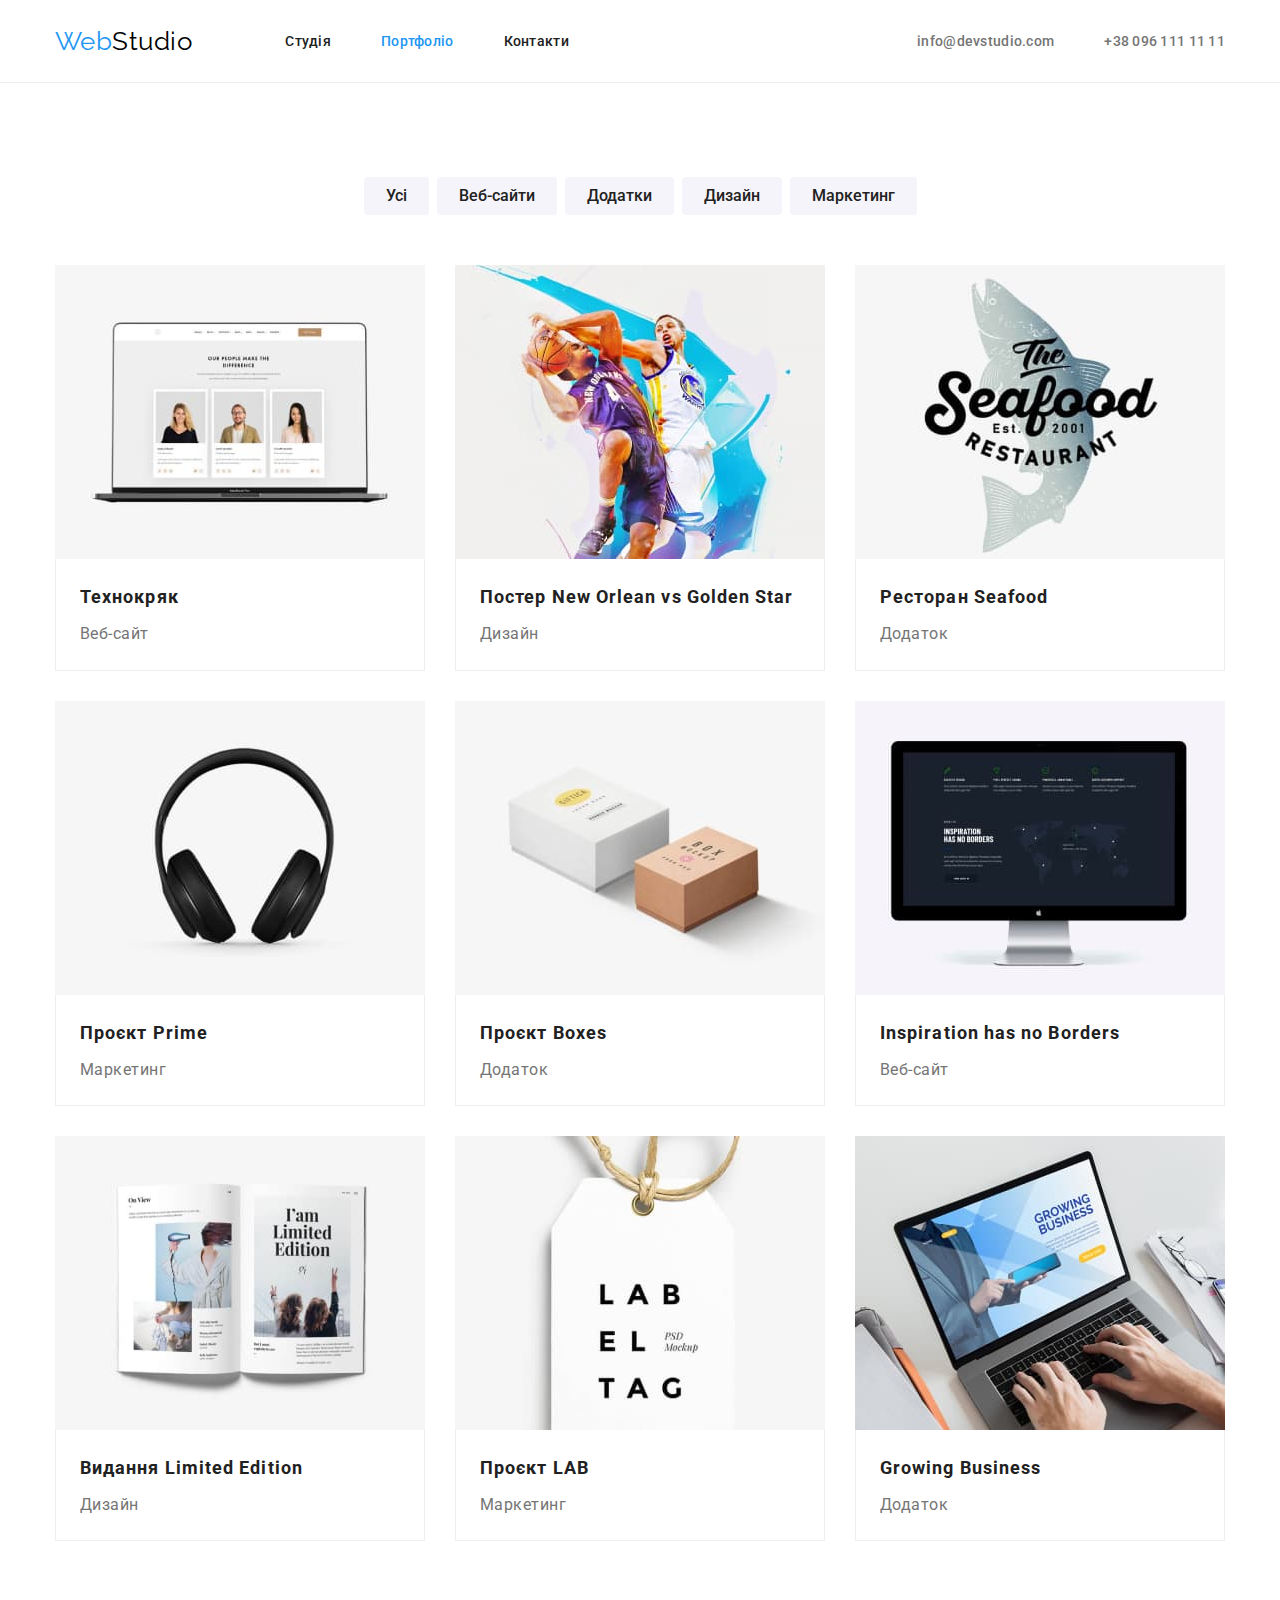
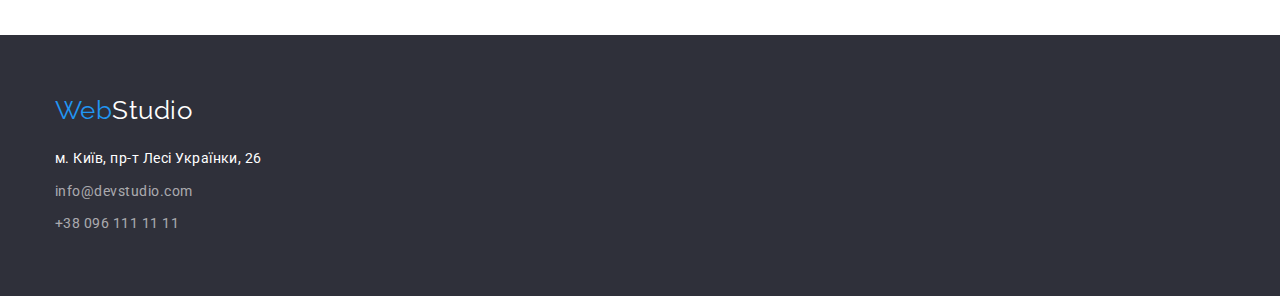
==== portfolio.html @ 4630869c "versio4" ====
<!DOCTYPE html>
<html lang="uk">

<head>
    <meta charset="UTF-8">
    <meta http-equiv="X-UA-Compatible" content="IE=edge">
    <meta name="viewport" content="width=device-width, initial-scale=1.0">
    <title>Студія</title>
    <link rel="preconnect" href="https://fonts.googleapis.com">
    <link rel="preconnect" href="https://fonts.gstatic.com" crossorigin>
    <link
        href="https://fonts.googleapis.com/css2?family=Raleway:wght@700&family=Roboto:wght@400;500;700;900&display=swap"
        rel="stylesheet">
    <link rel="stylesheet"
        href="https://cdnjs.cloudflare.com/ajax/libs/modern-normalize/1.1.0/modern-normalize.min.css">
    <link rel="stylesheet" href="./css/styles.css">
</head>

<body>
    <!-- Шапка сторінки -->
    <header class="page-header">
        <!-- Навігація на інші сторінки -->
        <div class="container">
            <div class="header">
                <nav class="nav">
                    <a href="./index.html" class="logo"> <span>Web</span>Studio</a>
    
                    <ul class="site-nav">
                        <li class="links">
                            <a href="./index.html" class="link">Студія</a>
                        </li>
                        <li class="links">
                            <a href="./portfolio.html" class="link  current">Портфоліо</a>
                        </li>
                        <li class="links">
                            <a href="" class="link">Контакти</a>
                        </li>
                    </ul>
    
                </nav>
                <ul class="contact-nav">
                    <li class="links">
                        <a href="mailto:info@devstudio.com" class="link">info@devstudio.com</a>
                    </li>
                    <li class="links">
                        <a href="tel:+380961111111" class="link">+38 096 111 11 11</a>
                    </li>
                </ul>    
            </div>
        </div>

    </header>
    <!-- Унікальний контент сторінки -->
    <main>
        <section class="section">
            <div class="container">
                <ul class="filter-set">
                    <li>
                        <button class="filter-button" type="button">Усі</button>
                    </li>
                    <li>
                        <button class="filter-button" type="button">Веб-сайти</button>
                    </li>
                    <li>
                        <button class="filter-button" type="button">Додатки</button>
                    </li>
                    <li>
                        <button class="filter-button" type="button">Дизайн</button>
                    </li>
                    <li>
                        <button class="filter-button" type="button">Маркетинг</button>
                    </li>
                </ul>
            
                <ul class="card-set">
                    <li class="item">
                        <article class="card">
                            <div class="card-thumb">
                                <img src="./images/img1.jpg" width="370" alt="Технокряк">
                            </div>
                        
                            <div class="card-content">
                                <h2 class="card-heading">Технокряк</h2>
                                <p class="card-text">Веб-сайт</p>
                            </div>
                        </article>
                    </li>

                    <li class="item">
                        <article class="card">
                            <div class="card-thumb">
                                <img src="./images/img2.jpg" alt="Постер">
                            </div>
                        
                            <div class="card-content">
                                <h2 class="card-heading">Постер New Orlean vs Golden Star</h2>
                                <p class="card-text">Дизайн</p>
                            </div>
                        </article>
                    </li>

                    <li class="item">
                        <article class="card">
                            <div class="card-thumb">
                                <img src="./images/img3.jpg" alt="Ресторан">
                            </div>
                        
                            <div class="card-content">
                                <h2 class="card-heading">Ресторан Seafood</h2>
                                <p class="card-text">Додаток</p>
                            </div>
                        </article>
                        
                    </li>

                    <li class="item">
                        <article class="card">
                            <div class="card-thumb">
                                <img src="./images/img4.jpg" alt="Проєкт">
                            </div>
                        
                            <div class="card-content">
                                <h2 class="card-heading">Проєкт Prime</h2>
                                <p class="card-text">Маркетинг</p>
                            </div>
                        </article>
                    </li>

                    <li class="item">
                        <article class="card">
                            <div class="card-thumb">
                                <img src="./images/img5.jpg" alt="Проєкт">
                            </div>
                        
                            <div class="card-content">
                                <h2 class="card-heading">Проєкт Boxes</h2>
                                <p class="card-text">Додаток</p>
                            </div>
                        </article>
                    </li>

                    <li class="item">
                        <article class="card">
                            <div class="card-thumb">
                                <img src="./images/img6.jpg" alt="Веб-сайт">
                            </div>
                        
                            <div class="card-content">
                                <h2 class="card-heading">Inspiration has no Borders</h2>
                                <p class="card-text">Веб-сайт</p>
                            </div>
                        </article>
                    </li>

                    <li class="item">
                        <article class="card">
                            <div class="card-thumb">
                                <img src="./images/img7.jpg" alt="Видання">
                            </div>
                        
                            <div class="card-content">
                                <h2 class="card-heading">Видання Limited Edition</h2>
                                <p class="card-text">Дизайн</p>
                            </div>
                        </article>
                    </li>

                    <li class="item">
                        <article class="card">
                            <div class="card-thumb">
                                <img src="./images/img8.jpg" alt="Проєкт">
                            </div>
                        
                            <div class="card-content">
                                <h2 class="card-heading">Проєкт LAB</h2>
                                <p class="card-text">Маркетинг</p>
                            </div>
                        </article>
                    </li>

                    <li class="item">
                        <article class="card">
                            <div class="card-thumb">
                                <img src="./images/img9.jpg" alt="Додаток">
                            </div>
                        
                            <div class="card-content">
                                <h2 class="card-heading">Growing Business</h2>
                                <p class="card-text">Додаток</p>
                            </div>
                        </article>
                    </li>
       
                </ul>

            </div>
            
        </section>
     
    </main>
    <!-- Подвал страницы -->
    <footer class="footer">
        <div class="container">
            <div class="footer-address">
                <a href="index.html" class="footer-logo"><span>Web</span>Studio</a>
    
                <address class="address">
                    <p class="street">м. Київ, пр-т Лесі Українки, 26</p>
                    <ul>
                        <li class="mailto"><a class="mailto" href="mailto:info@devstudio.com">info@devstudio.com</a></li>
                        <li><a href="tel:+380961111111">+38 096 111 11 11</a></li>
                    </ul>
                </address>
            </div>
        </div>
    </footer>

</body>

</html>
---- css/styles.css ----
:root{
    --primery-text-color:#212121;
    --logo-text:#000000;
    --title-text-color:#757575;
    --accent-color: #2196F3;
    --hero-title: #ffffff;
    --bgr-color:#2F303A;
    --bgr-second-color: #F5F4FA;
    --bgr-portfolio: #EEEEEE;
    --color-address: rgba(255, 255, 255, 0.6);
    --card-set-gap: 30px;
    --card-shadow: 0px 1px 1px rgba(0, 0, 0, 0.12),
        0px 4px 4px rgba(0, 0, 0, 0.06),
        1px 4px 6px rgba(0, 0, 0, 0.16)

}


/* Основний колір тексту */
body{
    color: var(--primery-text-color);
    background-color: var(--hero-title);
    font-family: "Roboto", sans-serif;
    letter-spacing: 0.03em;
}
 /* другорядний колір тексту #757575*/
  /* другорядний колір тексту #ffffff*/
  /* Акцент #2196F3 */
  /* другорядний фон #F5F4FA */
  /* другорядний фон #2F303A*/
h1, h2, h3, h4, h5, h6, ul, p{
    margin: 0;
    padding: 0;
}
img{
    display: block;
    max-width: 100%;
    height: auto;
}
.container{
    width: 1200px;
    
    margin-right: auto;
    margin-left: auto;
    padding-left: 15px;
    padding-right: 15px;
    
    /* outline: 1px solid red; */
}

.header{
    display: flex;
    justify-content: space-between;
    
}


  /* Шапка сторінки */
.page-header{
    border-bottom: 1px solid #ECECEC;
}
  
.page-header .link:hover,
.page-header .link:focus{
    color: var(--accent-color);
}
.nav{
    display: inline-flex;
    align-items:center;
    
}  
.logo{
    color: var(--logo-text);
    font-family: "Raleway", sans-serif;
    font-style: normal;
    font-size: 26px;
    line-height: 1.2;
    text-decoration: none;
    margin-right: 93px;
}
span{
    color: var(--accent-color);
}
.site-nav{
    display: flex;
    gap: 50px;
        
    /* outline: 1px solid red; */
}
.links{
    padding: 32px 0;
}
.icon-envelop::before{
    display: inline-block;
    content: "";
    width: 16px;
    height: 12px;
    background-image: url();
}
.icon-tel::before {
    display: inline-block;
    content: "";
    width: 16px;
    height: 12px;
    background-image: url(../css/svgxuse.js#icon-smartphone);
}
.site-nav .link{
    font-family: 'Roboto'sans-serif;
    font-style: normal;
    font-weight: 500;
    font-size: 14px;
    line-height: 1.2;
    letter-spacing: 0.02em;

    color: var(--primery-text-color);
    text-decoration: none;
}
.site-nav .link.current{
    color: var(--accent-color);
}

.contact-nav{
    display: inline-flex;
    gap: 50px;
             
    /* outline: 1px solid red; */
}
.contact-nav .link{
    font-style: normal;
    font-weight: 500;
    font-size: 14px;
    line-height: 1.2;
    letter-spacing: 0.02em;
    color: var(--title-text-color);
    text-decoration: none; 
}

ul{
    list-style: none;
    margin: 0;
    padding: 0;
}

/* Герой */
.hero{
    /* background-color: var(--bgr-color); */
    color: var(--hero-title);
    text-align: center;
    padding-top: 200px;
    padding-bottom: 200px;    
}
.hero-title{
    font-weight: 900;
    font-size: 44px;
    line-height: 1.36;
    text-align: center;
    letter-spacing: 0.06em;
    text-transform: uppercase;
    margin-bottom: 30px;     
}

.hero-btn{
    font-weight: 700;
    font-size: 16px;
    line-height: 1.88;
    letter-spacing: 0.06em;
    border-radius: 4px;
    box-shadow: 0px 4px 4px rgba(0, 0, 0, 0.15);
    
    border: none;
    cursor: pointer;

    background: var(--accent-color);
    color: var(--hero-title);

    padding: 10px 32px;    
}

.hero-btn:active{
    background: #188CE8;
}

/* OVARLAY */

.ovarlay{
    max-width: 1600px;
    height: 600px;
    margin-left: auto;
    margin-right: auto;
    background-image: linear-gradient(rgba(47, 48, 58, 0.4), rgba(47, 48, 58, 0.4)), url(../images/hero.jpg);
    background-color: var(--bgr-color);
}
/* Особливості */
.section{
    padding-top: 94px;
    padding-bottom: 94px;
    
}
.container-items{
    display: inline-flex;
    
}
.container-item{
    width: 270px;
}
.container-item:not(:last-child){
    margin-right: 30px;
}

.container-item::before{
    display: block;
    content: "";
    height: 120px;
    background-color: #F5F4FA;
    border-radius: 4px;
    margin-bottom: 30px;
    background-size: contain;
    background-repeat: no-repeat;
    
    
}

.icon-antena::before{
    background-image: url(../images/antenna.svg);
    background-position: 50% 50%;
}

.icon-clock::before {
    background-image: url(../images/clock.svg);
    background-position: 50% 50%;
}

.icon-diagram::before {
    background-image: url(../images/diagram.svg);
    background-position: 50% 50%;
}

.icon-astronaut::before {
    background-image: url(../images/astronaut.svg);
    background-position: 50% 50%;
}

.section-title{
    font-weight: 700;
    font-size: 14px;
    line-height: 1.2;
    letter-spacing: 0.03em;
    text-transform: uppercase;
    margin-bottom: 10px;
}
.section-text{
    font-size: 14px;
    line-height: 1.71;
    
    color: var(--title-text-color);
}
/* Чим ми займаємося */
.work{
    padding-top: 0;
}

.section-item{
    font-weight: 700;
    font-size: 36px;
    line-height: 1.17;
    text-align: center;
    margin-bottom: 50px;
   
}


.container-icons{
    display: flex;
    gap: 30px;    
    
}
/* Наша команда */

.section.team{
    background-color: var(--bgr-second-color);
    
}
.team-list{
    box-shadow: 0px 1px 3px rgba(0, 0, 0, 0.12), 0px 1px 1px rgba(0, 0, 0, 0.14), 0px 2px 1px rgba(0, 0, 0, 0.2);
    border-radius: 0px 0px 4px 4px;
}
.section-team-title{
    font-weight: 500;
    font-size: 16px;
    line-height: 1.19;
    letter-spacing: 0.03em;
    margin-bottom: 10px;
        
}
.section-team-text{
    font-size: 16px;
    line-height: 1.19;
    color: var(--title-text-color);
}
.team-card{
    background: var(--hero-title);
    box-shadow: 0px 1px 3px rgba(0, 0, 0, 0.12), 0px 1px 1px rgba(0, 0, 0, 0.14), 0px 2px 1px rgba(0, 0, 0, 0.2);
    border-radius: 0px 0px 4px 4px;
}
.team-content{
    text-align: center;
    padding: 30px 0;
}

/* Footer */
.footer {
    background-color:var(--bgr-color);
    padding: 60px 0;
}

.footer-address {
    display: flex;
    flex-direction: column;
    
}

.footer-logo {
    color: var(--hero-title);
    font-family: "Raleway", sans-serif;
    font-size: 26px;
    line-height: 1.2;
    text-decoration: none;
    margin-bottom: 20px;
}

.footer-logo span {
    color: var(--accent-color);
}

.address {
    color: var(--hero-title);
}

.footer .street {
    font-style: normal;
    font-size: 14px;
    line-height: 1.71;
    margin-bottom: 9px;
    
}

.address a{
    color: rgba(255, 255, 255, 0.6);
    font-style: normal;
    font-size: 14px;
    line-height: 1.71;
    text-decoration: none;
}
.mailto{
    margin-bottom: 9px;
}

/* Portfolio */

/* Filter */

.filter-set {
    display: flex;
    justify-content: center;
    gap: 8px;
    margin-bottom: 50px;
}

.filter-button {
    font-weight: 500;
    font-size: 16px;
    line-height: 1.62;
    text-align: center;
    padding: 6px 22px;
    cursor: pointer;
    border: 0;
    background-color: var(--bgr-second-color);
    color: var(--primery-text-color);
    border-radius: 4px;
}

.filter-button:hover,
.filter-button:focus {
    background-color: var(--accent-color);
    color: var(--hero-title);
    box-shadow: 0px 3px 1px rgba(0, 0, 0, 0.1), 0px 1px 2px rgba(0, 0, 0, 0.08),
        0px 2px 2px rgba(0, 0, 0, 0.12);
}

/* CARD */
.card{
    background: var(--hero-title);
    
     
}

.card-set{
    padding: 0;
    margin: 0;
    list-style: none;
    display: flex;
    flex-wrap: wrap;
    margin-top: -30px;
    margin-left: -30px;
    
}

.card-set > .item{
    flex-basis: calc(100% / 3 - 30px);
    margin-left: 30px;
    margin-top: 30px;
}


.card-heading{
    font-weight: 700;
    font-size: 18px;
    line-height: 2;
    letter-spacing: 0.06em;
    margin-bottom: 4px;
}
.card-text{
    font-size: 16px;
    line-height: 1.9;
    color: var(--title-text-color)
}

.card-content{
    padding: 20px 24px;
    border: 1px solid var(--bgr-portfolio);
    border-top-width: 0;
}
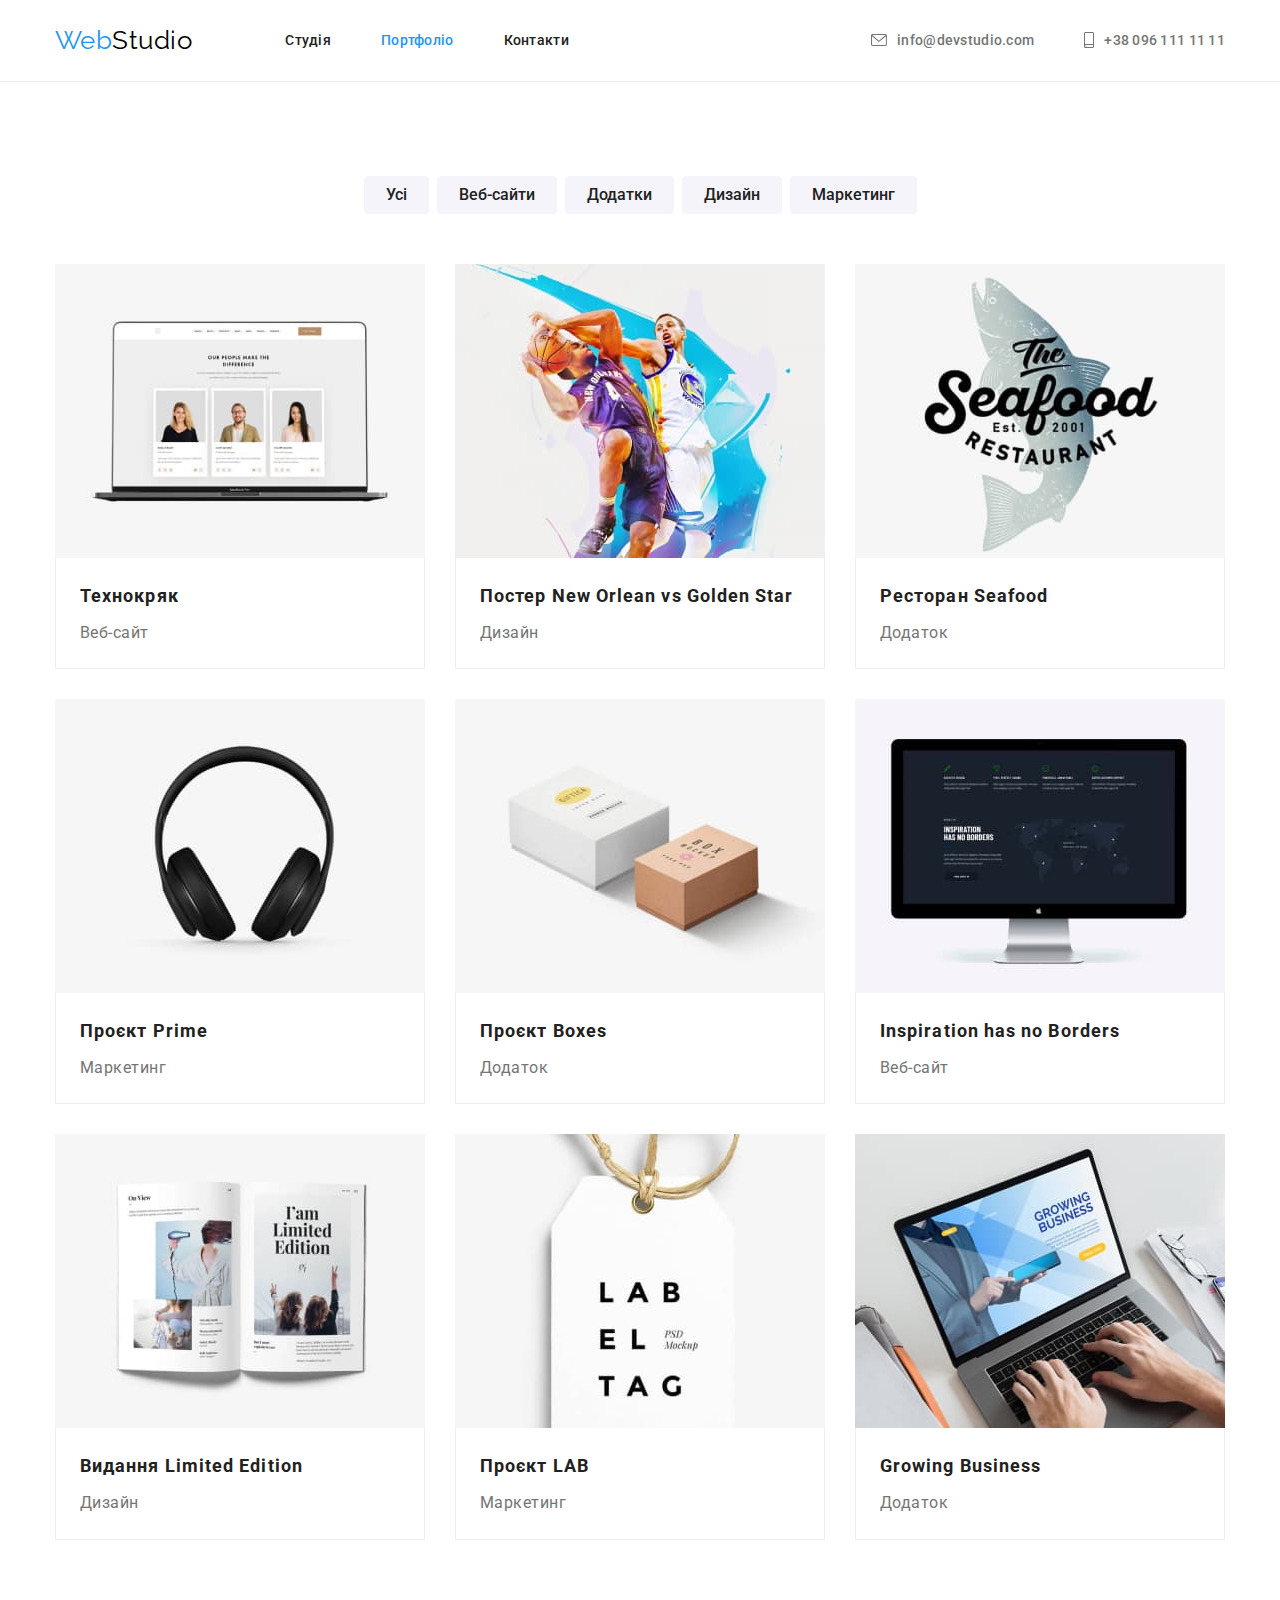
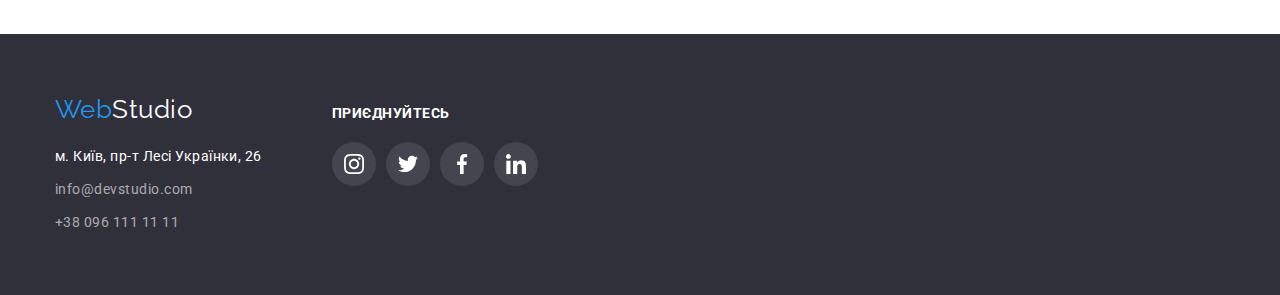
==== commit fec7c788: "Додає оформлення іконок" ====
--- a/portfolio.html
+++ b/portfolio.html
@@ -30,7 +30,7 @@
                             <a href="./index.html" class="link">Студія</a>
                         </li>
                         <li class="links">
-                            <a href="./portfolio.html" class="link  current">Портфоліо</a>
+                            <a href="./portfolio.html" class="link current">Портфоліо</a>
                         </li>
                         <li class="links">
                             <a href="" class="link">Контакти</a>
@@ -40,15 +40,24 @@
                 </nav>
                 <ul class="contact-nav">
                     <li class="links">
-                        <a href="mailto:info@devstudio.com" class="link">info@devstudio.com</a>
+                        <a href="mailto:info@devstudio.com" class="link">
+                            <svg class="contact-icon" width="16" height="12">
+                                <use href="./images/symbol-defs.svg#icon-envelope"></use>
+                            </svg>
+                            info@devstudio.com
+                        </a>
                     </li>
                     <li class="links">
-                        <a href="tel:+380961111111" class="link">+38 096 111 11 11</a>
-                    </li>
-                </ul>    
+                        <a href="tel:+380961111111" class="link">
+                            <svg class="contact-icon" width="10" height="16">
+                                <use href="./images/symbol-defs.svg#icon-smartphone"></use>
+                            </svg>
+                            +38 096 111 11 11
+                        </a>
+                    </li>
+                </ul>
             </div>
         </div>
-
     </header>
     <!-- Унікальний контент сторінки -->
     <main>
@@ -198,20 +207,63 @@
         </section>
      
     </main>
-    <!-- Подвал страницы -->
+    <!-- Підвал страницы -->
     <footer class="footer">
         <div class="container">
-            <div class="footer-address">
-                <a href="index.html" class="footer-logo"><span>Web</span>Studio</a>
-    
-                <address class="address">
-                    <p class="street">м. Київ, пр-т Лесі Українки, 26</p>
-                    <ul>
-                        <li class="mailto"><a class="mailto" href="mailto:info@devstudio.com">info@devstudio.com</a></li>
-                        <li><a href="tel:+380961111111">+38 096 111 11 11</a></li>
+            <div class="footer-main">
+                <div class="footer-address">
+                    <a href="index.html" class="footer-logo"><span>Web</span>Studio</a>
+    
+                    <address class="address">
+                        <p class="street">м. Київ, пр-т Лесі Українки, 26</p>
+                        <ul>
+                            <li class="mailto"><a class="mailto" href="mailto:info@devstudio.com">info@devstudio.com</a>
+                            </li>
+                            <li><a href="tel:+380961111111">+38 096 111 11 11</a></li>
+                        </ul>
+                    </address>
+                </div>
+                <div class="footer-social">
+                    <p class="footer-text">приєднуйтесь</p>
+                    <ul class="footer-links">
+    
+                        <li>
+                            <a href="" class="footer-link">
+                                <svg class="footer-icon">
+                                    <use href="./images/symbol-defs.svg#icon-instagram">
+                                    </use>
+                                </svg>
+                            </a>
+                        </li>
+                        <li>
+                            <a href="" class="footer-link">
+                                <svg class="footer-icon">
+                                    <use href="./images/symbol-defs.svg#icon-twitter">
+                                    </use>
+                                </svg>
+                            </a>
+                        </li>
+                        <li>
+                            <a href="" class="footer-link">
+                                <svg class="footer-icon">
+                                    <use href="./images/symbol-defs.svg#icon-facebook">
+                                    </use>
+                                </svg>
+                            </a>
+                        </li>
+                        <li>
+                            <a href="" class="footer-link">
+                                <svg class="footer-icon">
+                                    <use href="./images/symbol-defs.svg#icon-linkedin">
+                                    </use>
+                                </svg>
+                            </a>
+                        </li>
                     </ul>
-                </address>
+    
+                </div>
             </div>
+    
         </div>
     </footer>
 
--- a/css/styles.css
+++ b/css/styles.css
@@ -59,11 +59,17 @@
 .page-header{
     border-bottom: 1px solid #ECECEC;
 }
-  
+.link{
+    display: flex;
+    align-items: center;
+    color: #757575;
+}  
 .page-header .link:hover,
 .page-header .link:focus{
     color: var(--accent-color);
-}
+    fill: var(--accent-color);
+}
+
 .nav{
     display: inline-flex;
     align-items:center;
@@ -90,20 +96,7 @@
 .links{
     padding: 32px 0;
 }
-.icon-envelop::before{
-    display: inline-block;
-    content: "";
-    width: 16px;
-    height: 12px;
-    background-image: url();
-}
-.icon-tel::before {
-    display: inline-block;
-    content: "";
-    width: 16px;
-    height: 12px;
-    background-image: url(../css/svgxuse.js#icon-smartphone);
-}
+
 .site-nav .link{
     font-family: 'Roboto'sans-serif;
     font-style: normal;
@@ -122,7 +115,7 @@
 .contact-nav{
     display: inline-flex;
     gap: 50px;
-             
+      
     /* outline: 1px solid red; */
 }
 .contact-nav .link{
@@ -132,8 +125,14 @@
     line-height: 1.2;
     letter-spacing: 0.02em;
     color: var(--title-text-color);
-    text-decoration: none; 
-}
+    text-decoration: none;
+  
+}
+.contact-icon {
+    fill: currentColor;
+    margin-right: 10px;
+}
+
 
 ul{
     list-style: none;
@@ -143,11 +142,14 @@
 
 /* Герой */
 .hero{
-    /* background-color: var(--bgr-color); */
+    background-color: var(--bgr-color);
     color: var(--hero-title);
     text-align: center;
+    
+}
+.hero-container{
     padding-top: 200px;
-    padding-bottom: 200px;    
+    padding-bottom: 200px;
 }
 .hero-title{
     font-weight: 900;
@@ -156,7 +158,8 @@
     text-align: center;
     letter-spacing: 0.06em;
     text-transform: uppercase;
-    margin-bottom: 30px;     
+    margin-bottom: 30px;
+       
 }
 
 .hero-btn{
@@ -207,39 +210,21 @@
     margin-right: 30px;
 }
 
-.container-item::before{
+.icon{
     display: block;
-    content: "";
     height: 120px;
+    width: 270px;
     background-color: #F5F4FA;
     border-radius: 4px;
     margin-bottom: 30px;
-    background-size: contain;
     background-repeat: no-repeat;
-    
-    
-}
-
-.icon-antena::before{
-    background-image: url(../images/antenna.svg);
-    background-position: 50% 50%;
-}
-
-.icon-clock::before {
-    background-image: url(../images/clock.svg);
-    background-position: 50% 50%;
-}
-
-.icon-diagram::before {
-    background-image: url(../images/diagram.svg);
-    background-position: 50% 50%;
-}
-
-.icon-astronaut::before {
-    background-image: url(../images/astronaut.svg);
-    background-position: 50% 50%;
-}
-
+    padding: 25px 100px;
+}
+
+.icon-svg{
+    width: 70px;
+    height: 70px;
+}
 .section-title{
     font-weight: 700;
     font-size: 14px;
@@ -268,7 +253,6 @@
    
 }
 
-
 .container-icons{
     display: flex;
     gap: 30px;    
@@ -278,12 +262,8 @@
 
 .section.team{
     background-color: var(--bgr-second-color);
-    
-}
-.team-list{
-    box-shadow: 0px 1px 3px rgba(0, 0, 0, 0.12), 0px 1px 1px rgba(0, 0, 0, 0.14), 0px 2px 1px rgba(0, 0, 0, 0.2);
-    border-radius: 0px 0px 4px 4px;
-}
+}
+
 .section-team-title{
     font-weight: 500;
     font-size: 16px;
@@ -301,18 +281,107 @@
     background: var(--hero-title);
     box-shadow: 0px 1px 3px rgba(0, 0, 0, 0.12), 0px 1px 1px rgba(0, 0, 0, 0.14), 0px 2px 1px rgba(0, 0, 0, 0.2);
     border-radius: 0px 0px 4px 4px;
+    
 }
 .team-content{
     text-align: center;
     padding: 30px 0;
 }
+.container-social{
+    width: 206px;
+    height: 44px;
+
+}
+.social-links{
+    display: flex;
+    list-style: none;
+    margin: 0;
+    padding: 0;
+    gap: 10px;
+    margin-left: 32px;
+    margin-right: 32px;
+    margin-top: 16px;
+    
+}
+.social-link{
+    display: flex;
+    padding: 0;
+    border: none;
+    width: 44px;
+    height: 44px;
+    border-radius: 50%;
+    justify-content: center;
+    align-items: center;
+    color: #AFB1B8;
+    cursor: pointer;
+    
+}
+.social-icon{
+    display: block;
+    margin: 0;
+    padding: 0;
+    border: none;
+    fill: currentColor;
+    width: 20px;
+    height: 20px;
+   
+}
+.social-link:hover,
+.social-link:focus{
+    color: #ffffff;
+    background-color: #2196F3;
+}
+
+/* Постійні клієнти */
+.client-links {
+    display: flex;
+    list-style: none;
+    margin: 0;
+    padding: 0;
+    gap: 30px;
+    
+}
+
+.client-link {
+    display: flex;
+    padding: 0;
+    border: none;
+    width: 170px;
+    height: 92px;
+    justify-content: center;
+    align-items: center;
+    color: #AFB1B8;
+    cursor: pointer;
+    border: 1px solid #AFB1B8;
+    border-radius: 4px;
+
+}
+
+.client-icon {
+    display: flex;
+    margin: 0;
+    padding: 0;
+    border: none;
+    fill: currentColor;
+    width: 106px;
+    height: 60px;
+
+}
+.client-link:hover,
+.client-link:focus {
+    color: #2196F3;
+    border: 1px solid #2196F3;
+}
 
 /* Footer */
 .footer {
+    display: flex;
     background-color:var(--bgr-color);
     padding: 60px 0;
 }
-
+.footer-main{
+    display: flex;
+}
 .footer-address {
     display: flex;
     flex-direction: column;
@@ -353,6 +422,61 @@
 }
 .mailto{
     margin-bottom: 9px;
+}
+
+.footer-social{
+    width: 206px;
+    height: 80px;
+    margin: 0;
+    padding: 0;
+    margin-left: 70px;
+    margin-top: 12px;
+
+}
+.footer-text{
+    font-weight: 700;
+    font-size: 14px;
+    line-height: 1.14;
+    text-transform: uppercase;
+    color: #ffffff;
+    margin-bottom: 20px;
+    
+}
+.footer-links {
+    display: flex;
+    list-style: none;
+    margin: 0;
+    padding: 0;
+    gap: 10px;
+ 
+}
+
+.footer-link {
+    display: flex;
+    padding: 0;
+    border: none;
+    width: 44px;
+    height: 44px;
+    border-radius: 50%;
+    justify-content: center;
+    align-items: center;
+    cursor: pointer;
+    background-color: rgba(255, 255, 255, 0.1);
+
+}
+
+.footer-icon {
+    margin: 0;
+    padding: 0;
+    border: none;
+    fill: #ffffff;
+    width: 20px;
+    height: 20px;
+}
+
+.footer-link:hover,
+.footer-link:focus {
+    background-color: #2196F3;
 }
 
 /* Portfolio */
@@ -390,8 +514,8 @@
 /* CARD */
 .card{
     background: var(--hero-title);
-    
-     
+    cursor: pointer;
+  
 }
 
 .card-set{
@@ -410,14 +534,17 @@
     margin-left: 30px;
     margin-top: 30px;
 }
-
-
+.card:hover,
+.card:focus{
+    box-shadow: 0px 1px 1px rgba(0, 0, 0, 0.12), 0px 4px 4px rgba(0, 0, 0, 0.06), 1px 4px 6px rgba(0, 0, 0, 0.16);
+}
 .card-heading{
     font-weight: 700;
     font-size: 18px;
     line-height: 2;
     letter-spacing: 0.06em;
     margin-bottom: 4px;
+    color: var(--primery-text-color);
 }
 .card-text{
     font-size: 16px;
